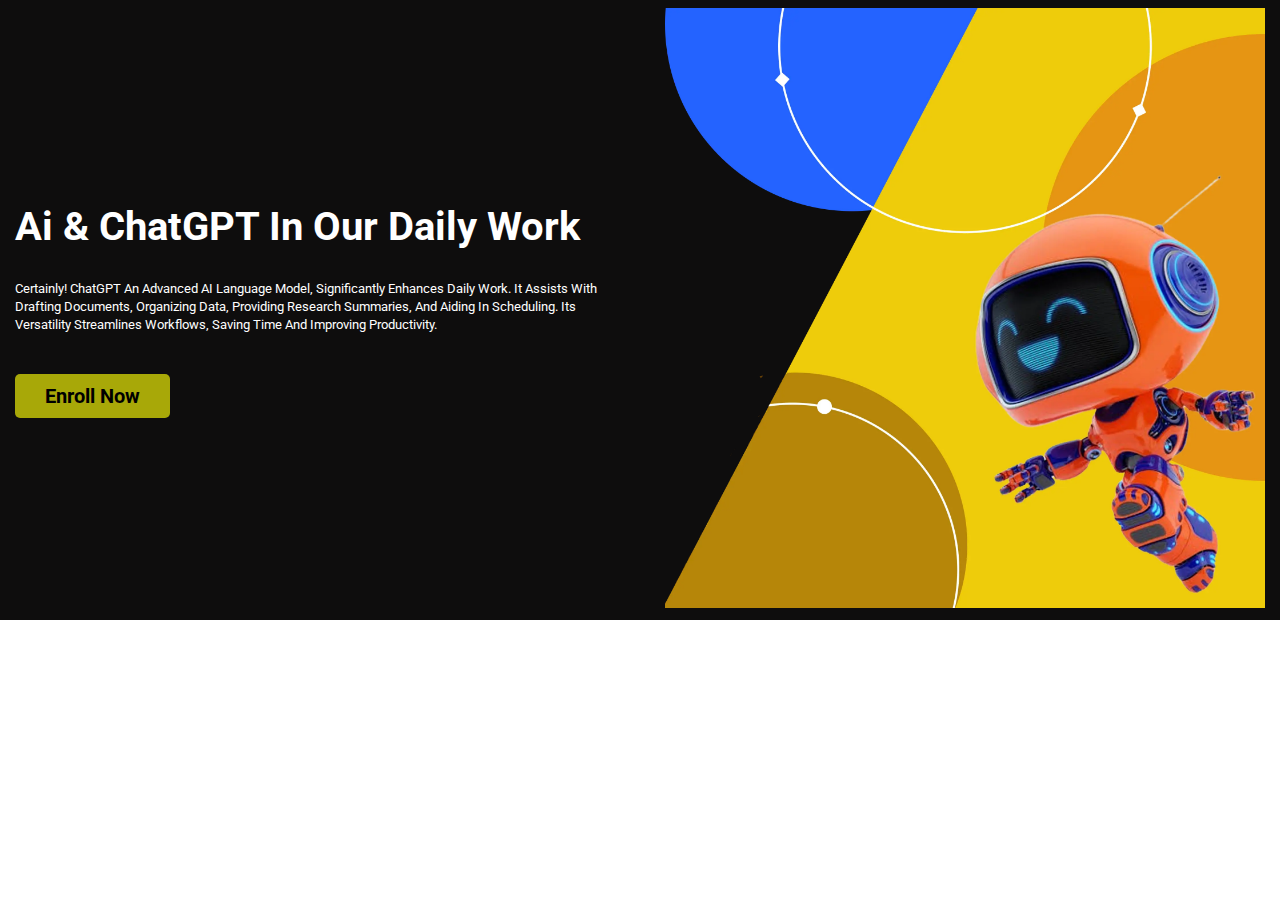
==== Chat-GPT/Chat-GPT.html @ b1e23175 "add chat gpt" ====
<!DOCTYPE html>
<html lang="en">

<head>
    <meta charset="UTF-8">
    <meta name="viewport" content="width=device-width, initial-scale=1.0">
    <title>Caht-GPT</title>


    <!-- Google-fonts -->
    <link rel="preconnect" href="https://fonts.googleapis.com">
    <link rel="preconnect" href="https://fonts.gstatic.com" crossorigin>
    <link href="https://fonts.googleapis.com/css2?family=Roboto:ital,wght@0,100;0,300;0,400;0,500;0,700;0,900;1,100;1,300;1,400;1,500;1,700;1,900&display=swap" rel="stylesheet">

    <!-- css -->
    <link rel="stylesheet" href="Chat-GPT.css">
</head>

<body>
    <main>
        <div class="header-section">
            <section class="content-header container-max">
                <div class="text-container">
                    <div class="text-content">
                        <h1 class="h1">ai & chatGPT in our daily work</h1>
                        <p class="p">
                            Certainly! ChatGPT an advanced AI language model, significantly enhances daily work. It assists
                            with drafting documents, organizing data, providing research summaries, and aiding in
                            scheduling. Its versatility streamlines workflows, saving time and improving productivity.
                        </p>
                    </div>
                    <div class="btn-content">
                        <a href="#">
                            <button class="btn">enroll now</button>
                        </a>
                    </div>
                </div>
                <div class="image-content">
                    <img src="./image/bg-1.webp" alt="" id="logo">
                </div>
            </section>
        </div>
    </main>
</body>

</html>
---- Chat-GPT/Chat-GPT.css ----
* {
    padding: 0;
    margin: 0;
    box-sizing: border-box;
    font-family: 'Roboto', sans-serif;
}


.container-max {
    max-width: 1400px;
    margin: auto;
}



.header-section {
    background-color: #0e0d0d;

    .content-header {
        display: flex;
        align-items: center;
        justify-content: space-between;
        padding: 8px 15px;
        color: white;

        .text-container {
            width: 48%;
            display: flex;
            flex-direction: column;
            row-gap: 40px;

            .text-content {
                display: flex;
                flex-direction: column;
                row-gap: 30px;

                .h1 {
                    text-transform: capitalize;
                    font-size: 40px;
                }

                .p {
                    text-transform: capitalize;
                    font-size: 13px;
                    line-height: 18px;
                }
            }

            .btn-content {
                .btn {
                    border: none;
                    outline: none;
                    padding: 10px 30px;
                    text-transform: capitalize;
                    font-size: 20px;
                    font-weight: bold;
                    border-radius: 5px;
                    background-color: #a8a808;
                }
            }
        }


        .image-content {
            width: 48%;

            #logo {
                width: 100%;
            }
        }
    }
}




/* ===== responsive ===== */


@media screen and (max-width:500px) {

    .content-header{
        flex-wrap: wrap;
    }
    .text-container{
        width: 100%;
    }
    .image-content{
        width: 100%;
    }
    
}
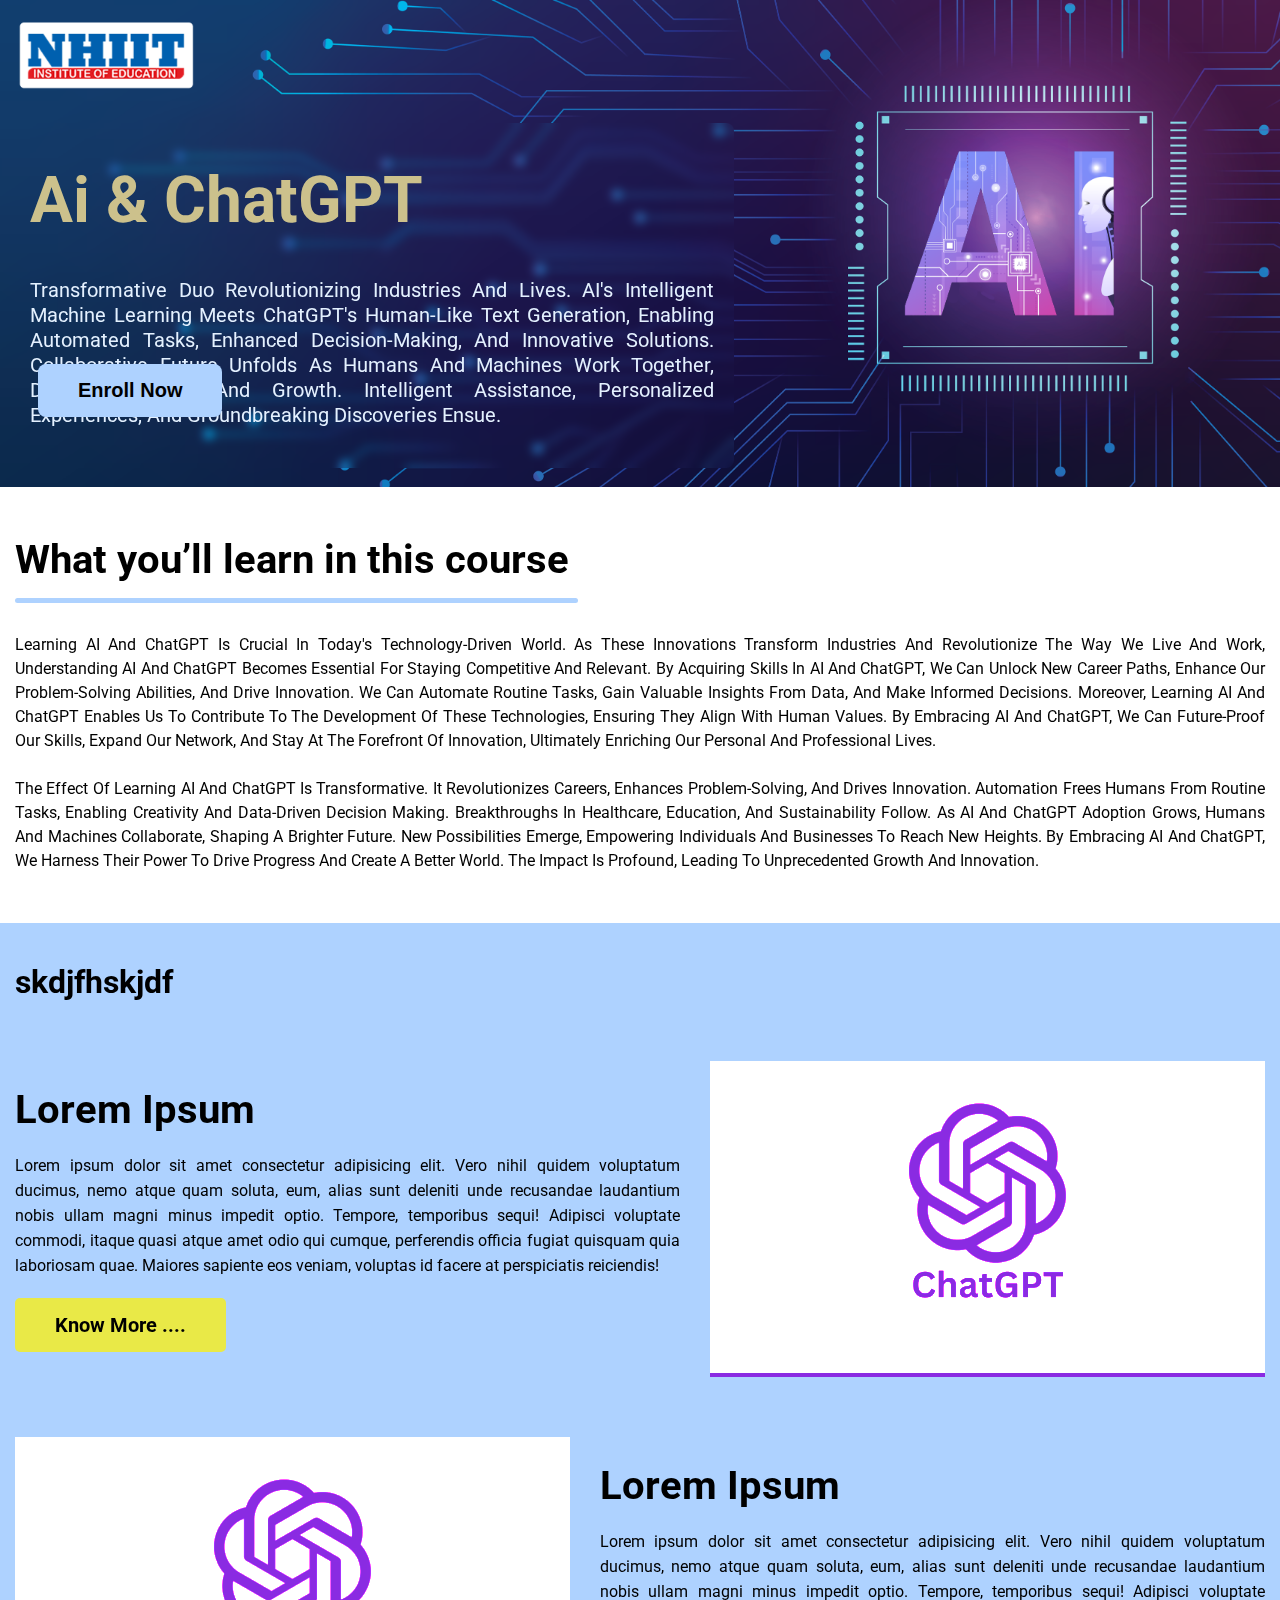
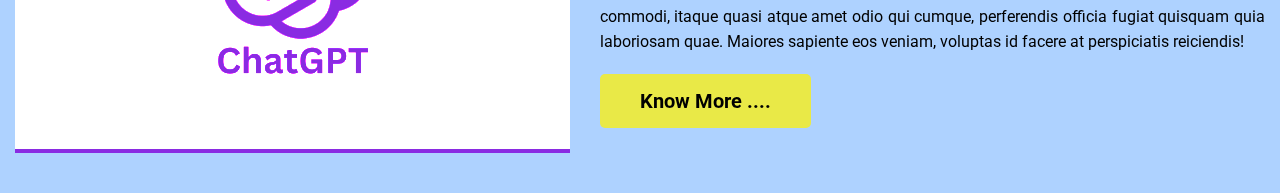
==== commit 66d024c9: "add chat" ====
--- a/Chat-GPT/Chat-GPT.html
+++ b/Chat-GPT/Chat-GPT.html
@@ -10,7 +10,9 @@
     <!-- Google-fonts -->
     <link rel="preconnect" href="https://fonts.googleapis.com">
     <link rel="preconnect" href="https://fonts.gstatic.com" crossorigin>
-    <link href="https://fonts.googleapis.com/css2?family=Roboto:ital,wght@0,100;0,300;0,400;0,500;0,700;0,900;1,100;1,300;1,400;1,500;1,700;1,900&display=swap" rel="stylesheet">
+    <link
+        href="https://fonts.googleapis.com/css2?family=Roboto:ital,wght@0,100;0,300;0,400;0,500;0,700;0,900;1,100;1,300;1,400;1,500;1,700;1,900&display=swap"
+        rel="stylesheet">
 
     <!-- css -->
     <link rel="stylesheet" href="Chat-GPT.css">
@@ -18,28 +20,91 @@
 
 <body>
     <main>
-        <div class="header-section">
-            <section class="content-header container-max">
-                <div class="text-container">
-                    <div class="text-content">
-                        <h1 class="h1">ai & chatGPT in our daily work</h1>
-                        <p class="p">
-                            Certainly! ChatGPT an advanced AI language model, significantly enhances daily work. It assists
-                            with drafting documents, organizing data, providing research summaries, and aiding in
-                            scheduling. Its versatility streamlines workflows, saving time and improving productivity.
-                        </p>
+        <section class="head-container">
+            <div class="image-content">
+                <img src="./image/b.png" alt="BANNER">
+            </div>
+            <div class="text-content">
+                <h1 class="h1">Ai & ChatGPT</h1>
+                <p class="p">Transformative duo revolutionizing industries and lives. AI's intelligent machine learning
+                    meets ChatGPT's human-like text generation, enabling automated tasks, enhanced decision-making, and
+                    innovative solutions. Collaborative future unfolds as humans and machines work together, driving
+                    progress and growth. Intelligent assistance, personalized experiences, and groundbreaking
+                    discoveries ensue.</p>
+            </div>
+            <a href="#" class="btn-content">
+                <button class="btn">Enroll now</button>
+            </a>
+        </section>
+
+        <section class="body-container">
+            <div class="body-header container-max">
+                <div class="text-content">
+                    <h1 class="h1">What you’ll learn in this course
+                        <hr class="hr">
+                    </h1>
+                    <p class="p">
+                        Learning AI and ChatGPT is crucial in today's technology-driven world. As these innovations
+                        transform industries and revolutionize the way we live and work, understanding AI and ChatGPT
+                        becomes essential for staying competitive and relevant. By acquiring skills in AI and ChatGPT,
+                        we can unlock new career paths, enhance our problem-solving abilities, and drive innovation. We
+                        can automate routine tasks, gain valuable insights from data, and make informed decisions.
+                        Moreover, learning AI and ChatGPT enables us to contribute to the development of these
+                        technologies, ensuring they align with human values. By embracing AI and ChatGPT, we can
+                        future-proof our skills, expand our network, and stay at the forefront of innovation, ultimately
+                        enriching our personal and professional lives.
+
+                        <br>
+                        <br>
+
+                        The effect of learning AI and ChatGPT is transformative. It revolutionizes careers, enhances
+                        problem-solving, and drives innovation. Automation frees humans from routine tasks, enabling
+                        creativity and data-driven decision making. Breakthroughs in healthcare, education, and
+                        sustainability follow. As AI and ChatGPT adoption grows, humans and machines collaborate,
+                        shaping a brighter future. New possibilities emerge, empowering individuals and businesses to
+                        reach new heights. By embracing AI and ChatGPT, we harness their power to drive progress and
+                        create a better world. The impact is profound, leading to unprecedented growth and innovation.
+                    </p>
+                </div>
+            </div>
+
+            <div class="cards-container">
+                <div class="cards-content container-max">
+
+                    <div class="text-container">
+                        <h1>skdjfhskjdf</h1>
                     </div>
-                    <div class="btn-content">
-                        <a href="#">
-                            <button class="btn">enroll now</button>
-                        </a>
+
+                    <div class="cards">
+                        <div class="text-content">
+                            <h2 class="h2">lorem ipsum</h2>
+                            <p class="p">Lorem ipsum dolor sit amet consectetur adipisicing elit. Vero nihil quidem voluptatum ducimus, nemo atque quam soluta, eum, alias sunt deleniti unde recusandae laudantium nobis ullam magni minus impedit optio.
+                            Tempore, temporibus sequi! Adipisci voluptate commodi, itaque quasi atque amet odio qui cumque, perferendis officia fugiat quisquam quia laboriosam quae. Maiores sapiente eos veniam, voluptas id facere at perspiciatis reiciendis!</p>
+                            <a href="#" class="btn-content">
+                                <button>know more ....</button>
+                            </a>
+                        </div>
+                        <div class="image-content">
+                            <img src="./image/ChatGPT-Logo.webp" alt="logo">
+                        </div>
+                    </div>
+                    <div class="cards">
+                        <div class="image-content">
+                            <img src="./image/ChatGPT-Logo.webp" alt="logo">
+                        </div>
+                        <div class="text-content">
+                            <h2 class="h2">lorem ipsum</h2>
+                            <p class="p">Lorem ipsum dolor sit amet consectetur adipisicing elit. Vero nihil quidem voluptatum ducimus, nemo atque quam soluta, eum, alias sunt deleniti unde recusandae laudantium nobis ullam magni minus impedit optio.
+                            Tempore, temporibus sequi! Adipisci voluptate commodi, itaque quasi atque amet odio qui cumque, perferendis officia fugiat quisquam quia laboriosam quae. Maiores sapiente eos veniam, voluptas id facere at perspiciatis reiciendis!</p>
+                            <a href="#" class="btn-content">
+                                <button>know more ....</button>
+                            </a>
+                        </div>
+
                     </div>
                 </div>
-                <div class="image-content">
-                    <img src="./image/bg-1.webp" alt="" id="logo">
-                </div>
-            </section>
-        </div>
+            </div>
+        </section>
     </main>
 </body>
 
--- a/Chat-GPT/Chat-GPT.css
+++ b/Chat-GPT/Chat-GPT.css
@@ -9,69 +9,171 @@
 .container-max {
     max-width: 1400px;
     margin: auto;
+    padding: 0 15px;
+}
+
+
+.head-container {
+    position: relative;
+
+    .image-content img {
+        width: 100%;
+    }
+
+    .text-content {
+        position: absolute;
+        top: 25%;
+        left: 30px;
+        max-width: 55%;
+        padding: 40px 20px 40px 0;
+        backdrop-filter: blur(5px);
+        display: flex;
+        flex-direction: column;
+        row-gap: 40px;
+        border-radius: 8px;
+
+        .h1 {
+            color: #ccc18c;
+            font-size: clamp(60px, 5vw, 100px);
+            text-transform: capitalize;
+        }
+
+        .p {
+            color: #E4F1FF;
+            font-size: 20px;
+            text-align: justify;
+            line-height: 25px;
+            text-transform: capitalize;
+        }
+    }
+
+    .btn-content {
+        position: absolute;
+        bottom: 15%;
+        left: 38px;
+
+        .btn {
+            padding: 15px 40px;
+            font-size: 20px;
+            border-radius: 8px;
+            text-transform: capitalize;
+            outline: none;
+            border: none;
+            background-color: #AED2FF;
+            font-family: sans-serif;
+            font-weight: bold;
+            animation: zoom 1s ease infinite;
+        }
+
+    }
+}
+
+@keyframes zoom {
+    0% {
+        transform: scale(1, 1);
+    }
+
+    50% {
+        transform: scale(1.1, 1.1);
+    }
+
+    100% {
+        transform: scale(1, 1);
+    }
 }
 
 
 
-.header-section {
-    background-color: #0e0d0d;
+.body-container {
+    margin-top: 45px;
 
-    .content-header {
-        display: flex;
-        align-items: center;
-        justify-content: space-between;
-        padding: 8px 15px;
-        color: white;
-
-        .text-container {
-            width: 48%;
+    .body-header {
+        .text-content {
             display: flex;
             flex-direction: column;
-            row-gap: 40px;
+            row-gap: 30px;
 
-            .text-content {
-                display: flex;
-                flex-direction: column;
-                row-gap: 30px;
+            .h1 {
+                font-size: 40px;
+                display: grid;
+                row-gap: 15px;
+                max-width: 45%;
 
-                .h1 {
-                    text-transform: capitalize;
-                    font-size: 40px;
-                }
-
-                .p {
-                    text-transform: capitalize;
-                    font-size: 13px;
-                    line-height: 18px;
+                .hr {
+                    height: 5px;
+                    border: none;
+                    outline: none;
+                    background-color: #AED2FF;
+                    border-radius: 5px;
                 }
             }
 
-            .btn-content {
-                .btn {
-                    border: none;
-                    outline: none;
-                    padding: 10px 30px;
-                    text-transform: capitalize;
-                    font-size: 20px;
-                    font-weight: bold;
-                    border-radius: 5px;
-                    background-color: #a8a808;
-                }
+            .p {
+                text-align: justify;
+                font-size: 16px;
+                line-height: 24px;
+                text-transform: capitalize;
             }
         }
+    }
 
+    .cards-container {
+        margin-top: 50px;
+        background-color: #AED2FF;
 
-        .image-content {
-            width: 48%;
+        .cards-content {
+            padding: 40px 15px;
+            display: flex;
+            flex-direction: column;
+            row-gap: 60px;
 
-            #logo {
-                width: 100%;
+            .cards {
+                display: flex;
+                align-items: center;
+                column-gap: 30px;
+
+                .text-content {
+                    width: 60%;
+                    display: flex;
+                    flex-direction: column;
+                    row-gap: 20px;
+
+                    .h2 {
+                        text-transform: capitalize;
+                        font-size: 40px;
+                    }
+
+                    .p {
+                        font-size: 16px;
+                        line-height: 25px;
+                        text-align: justify;
+                    }
+
+                    .btn-content button {
+                        border: none;
+                        outline: none;
+                        font-size: 20px;
+                        padding: 15px 40px;
+                        border-radius: 5px;
+                        background-color: #e9e947;
+                        text-transform: capitalize;
+                        font-weight: bold;
+                    }
+                }
+
+                .image-content {
+                    width: 50%;
+                    background-color: blueviolet;
+                }
+
+                .image-content img {
+                    width: 100%;
+                    mix-blend-mode: color-dodge;
+                }
             }
         }
     }
 }
-
-
 
 
 /* ===== responsive ===== */
@@ -79,14 +181,16 @@
 
 @media screen and (max-width:500px) {
 
-    .content-header{
+    .content-header {
         flex-wrap: wrap;
     }
-    .text-container{
+
+    .text-container {
         width: 100%;
     }
-    .image-content{
+
+    .image-content {
         width: 100%;
     }
-    
+
 }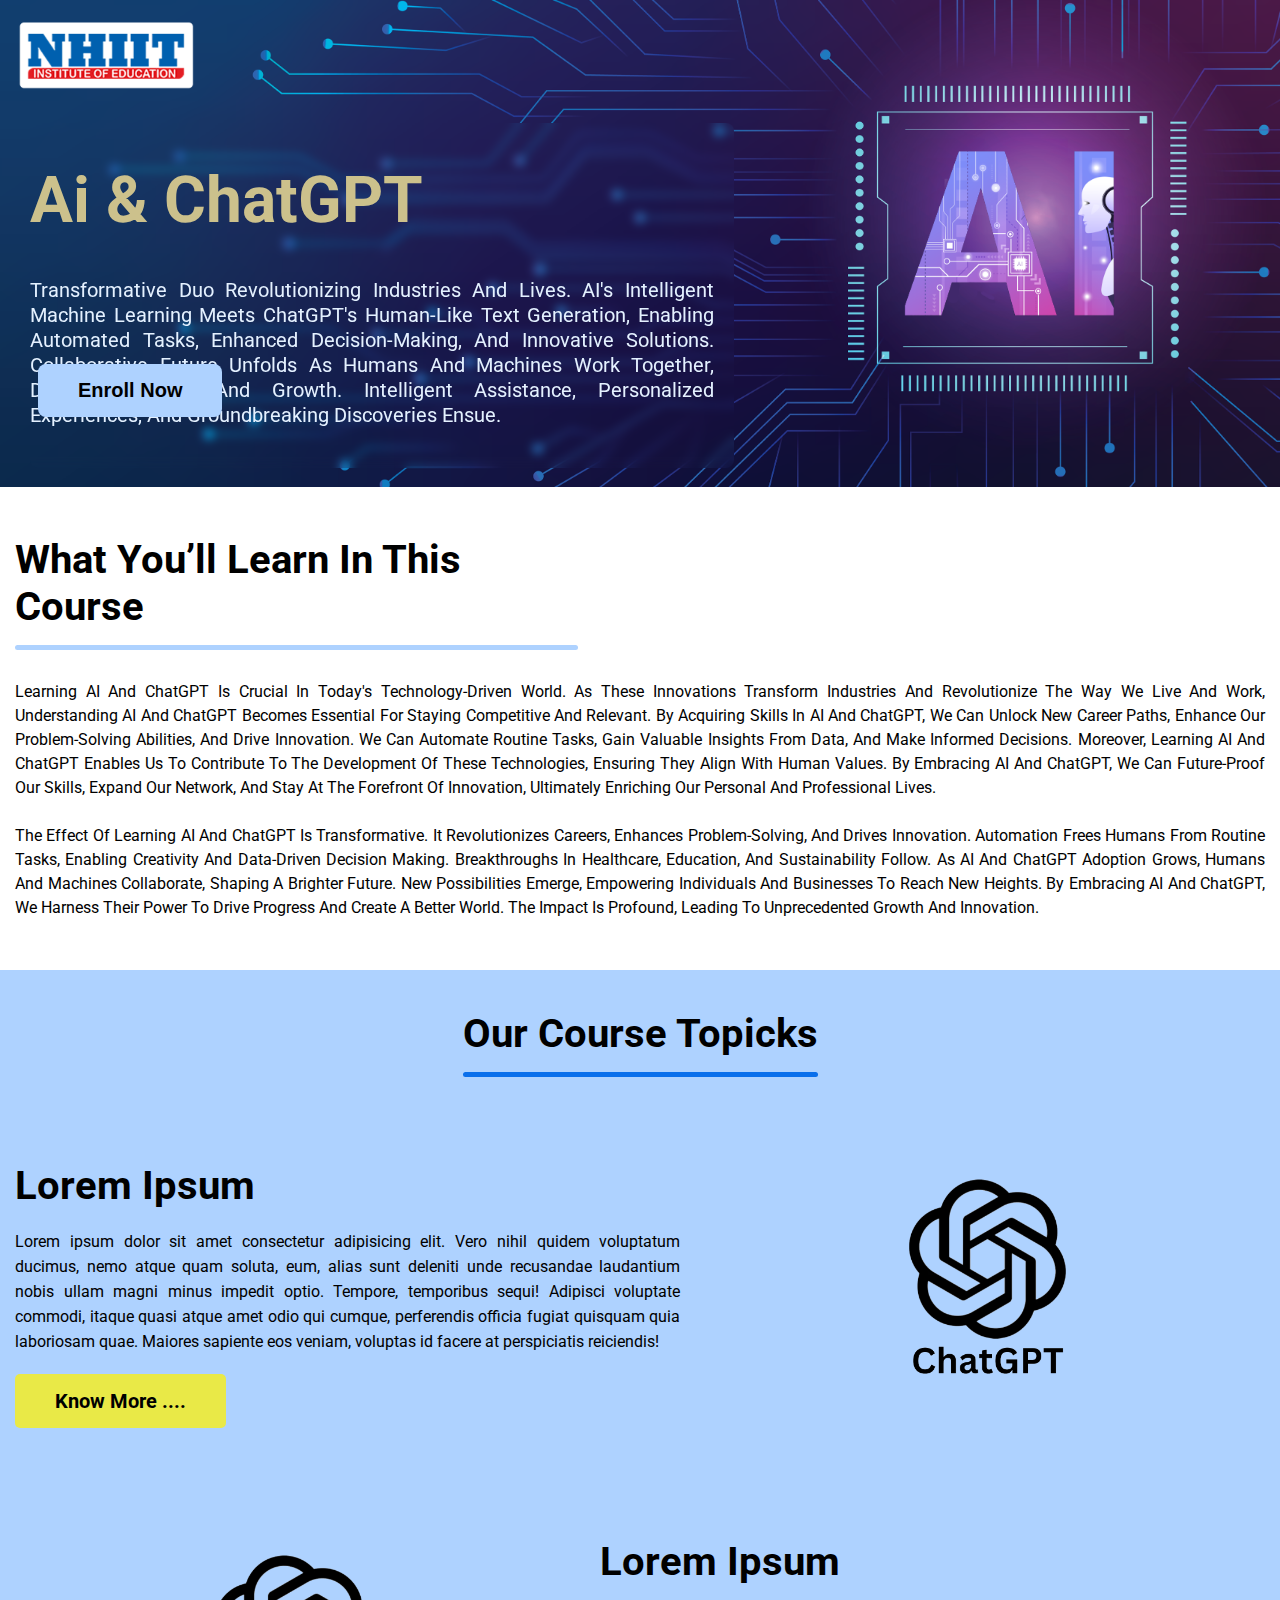
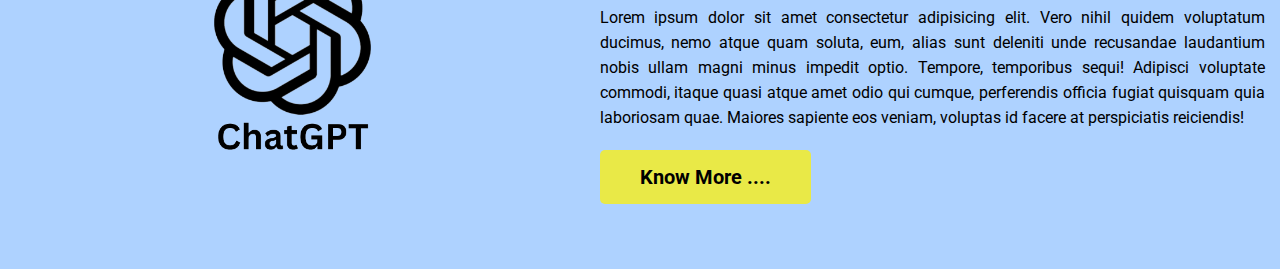
==== commit 00c9d4cd: "add res" ====
--- a/Chat-GPT/Chat-GPT.html
+++ b/Chat-GPT/Chat-GPT.html
@@ -72,7 +72,7 @@
                 <div class="cards-content container-max">
 
                     <div class="text-container">
-                        <h1>skdjfhskjdf</h1>
+                        <h1 class="h1">Our course topicks <hr class="hr"></h1>
                     </div>
 
                     <div class="cards">
@@ -85,12 +85,12 @@
                             </a>
                         </div>
                         <div class="image-content">
-                            <img src="./image/ChatGPT-Logo.webp" alt="logo">
+                            <img src="./image/ChatGPT-Logo.png" alt="logo">
                         </div>
                     </div>
-                    <div class="cards">
+                    <div class="cards r">
                         <div class="image-content">
-                            <img src="./image/ChatGPT-Logo.webp" alt="logo">
+                            <img src="./image/ChatGPT-Logo.png" alt="logo">
                         </div>
                         <div class="text-content">
                             <h2 class="h2">lorem ipsum</h2>
--- a/Chat-GPT/Chat-GPT.css
+++ b/Chat-GPT/Chat-GPT.css
@@ -95,9 +95,11 @@
 
             .h1 {
                 font-size: 40px;
-                display: grid;
+                display: flex;
+                flex-direction: column;
                 row-gap: 15px;
                 max-width: 45%;
+                text-transform: capitalize;
 
                 .hr {
                     height: 5px;
@@ -126,6 +128,28 @@
             display: flex;
             flex-direction: column;
             row-gap: 60px;
+
+            .text-container {
+                display: flex;
+                align-items: center;
+                justify-content: center;
+
+                .h1 {
+                    font-size: 40px;
+                    display: grid;
+                    row-gap: 15px;
+                    max-width: 45%;
+                    text-transform: capitalize;
+
+                    .hr {
+                        height: 5px;
+                        border: none;
+                        outline: none;
+                        background-color: #0a6feb;
+                        border-radius: 5px;
+                    }
+                }
+            }
 
             .cards {
                 display: flex;
@@ -163,34 +187,101 @@
 
                 .image-content {
                     width: 50%;
-                    background-color: blueviolet;
                 }
 
                 .image-content img {
                     width: 100%;
-                    mix-blend-mode: color-dodge;
-                }
-            }
-        }
-    }
-}
-
-
-/* ===== responsive ===== */
+                }
+            }
+        }
+    }
+}
+
+
+/* ===== 1400px-1200px responsive ===== */
+
+@media screen and (max-width:1000px){
+    .head-container {
+        .text-content {
+            display: none;
+        }
+    }
+}
+/* ===== mobile-dextop responsive ===== */
+
+@media screen and (max-width:1000px){
+    .head-container {
+        .text-content {
+            display: none;
+        }
+    }
+
+
+    .body-container{
+        .body-header{
+            .text-content{
+                .h1{
+                    max-width: 100%;
+
+                    .hr{
+                        max-width: 70%;
+                    }
+                }
+            }
+        }
+    }
+}
+
+/* ===== mobile responsive ===== */
 
 
 @media screen and (max-width:500px) {
-
-    .content-header {
-        flex-wrap: wrap;
-    }
-
-    .text-container {
-        width: 100%;
-    }
-
-    .image-content {
-        width: 100%;
+    .head-container {
+        .text-content {
+            display: none;
+        }
+    }
+
+    .body-container {
+        .body-header {
+            .text-content {
+                width: 100%;
+
+                .h1 {
+                    max-width: 100%;
+                    font-size: 30px;
+                }
+
+                .p {
+                    font-size: 13px;
+                }
+            }
+        }
+
+
+        .cards-container {
+            .cards-content {
+                .text-container {
+                    .h1 {
+                        max-width: 100%;
+                        font-size: 30px;
+                    }
+                }
+                .cards{
+                    flex-wrap: wrap-reverse;
+
+                    .text-content{
+                        width: 100%;
+                    }
+                    .image-content{
+                        width: 100%;
+                    }
+                }
+                .cards.r{
+                    flex-wrap: wrap;
+                }
+            }
+        }
     }
 
 }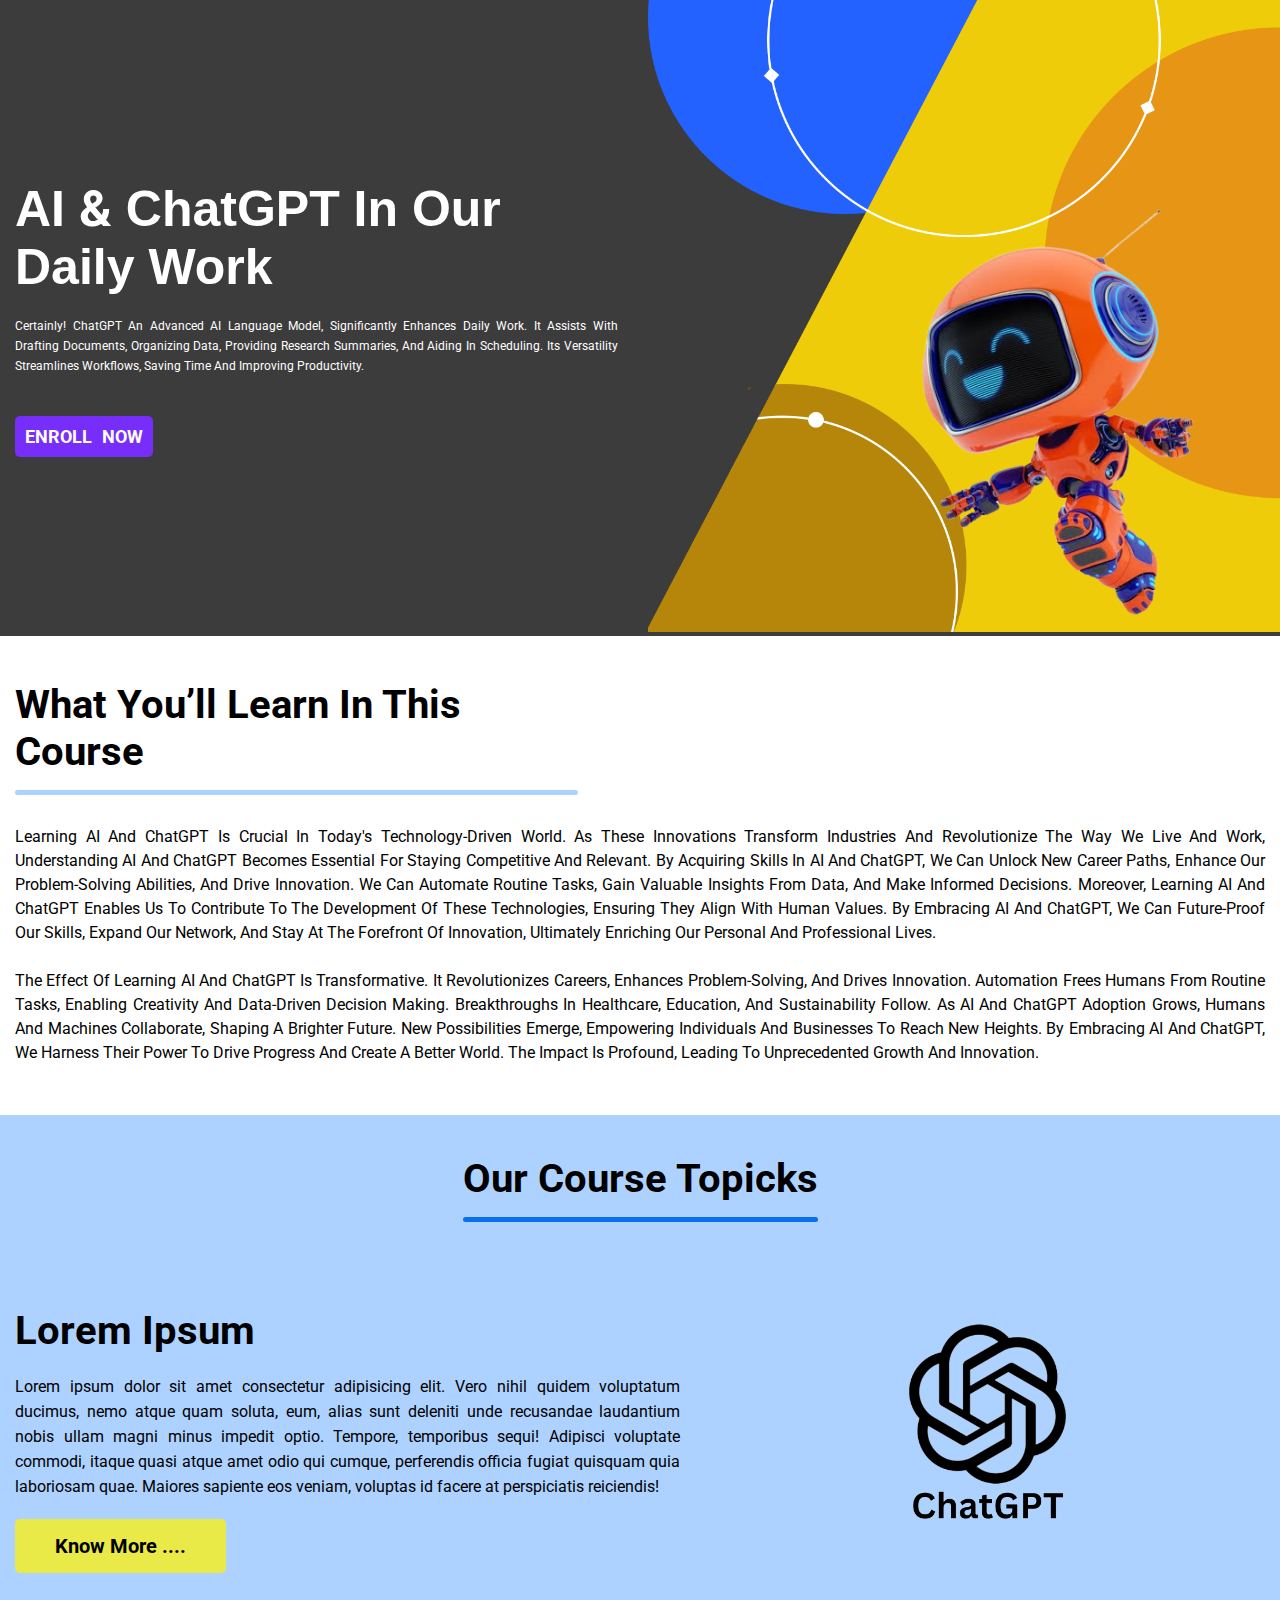
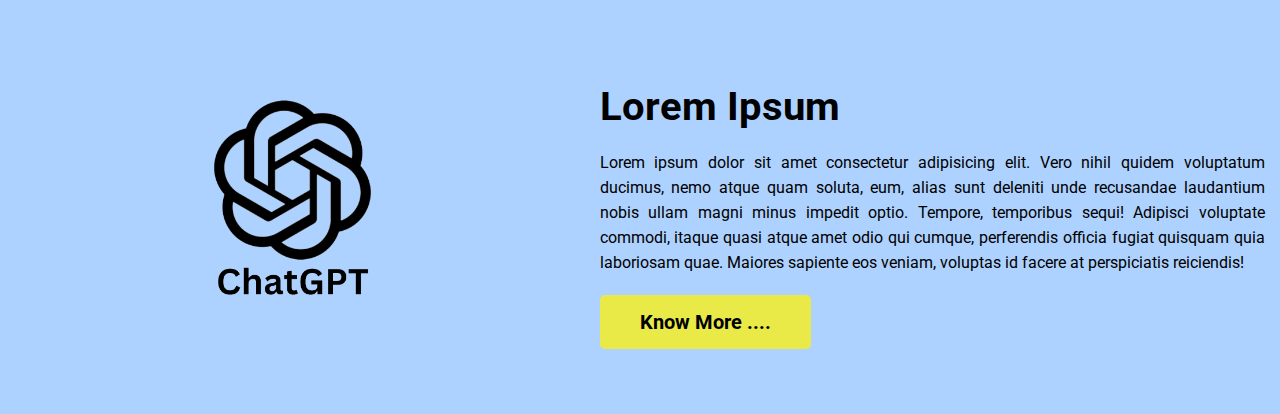
==== commit 76f95a91: "add new chatgpt header" ====
--- a/Chat-GPT/Chat-GPT.html
+++ b/Chat-GPT/Chat-GPT.html
@@ -20,7 +20,7 @@
 
 <body>
     <main>
-        <section class="head-container">
+        <!-- <section class="head-container">
             <div class="image-content">
                 <img src="./image/b.png" alt="BANNER">
             </div>
@@ -35,7 +35,27 @@
             <a href="#" class="btn-content">
                 <button class="btn">Enroll now</button>
             </a>
+        </section> -->
+
+        <!-- 2nd header-container -->
+        <section class="text-img-header">
+            <div class="text-header-container" style="display: flex; flex-wrap: wrap-reverse;">
+                <section>
+                    <h1>AI <span>&</span> chatGPT in our daily work</h1>
+                    <p>
+                        Certainly! ChatGPT an advanced AI language model, significantly enhances daily work. It assists
+                        with drafting documents, organizing data, providing research summaries, and aiding in
+                        scheduling. Its versatility streamlines workflows, saving time and improving productivity.
+                    </p>
+                </section>
+                <a href="#"><button>enroll now</button></a>
+            </div>
+            <div class="img-header-container">
+                <img src="./image/bg-1.png" id="img-1" alt="background">
+                <img src="./image/bg-2.png" id="img-2" alt="Chat-GPT">
+            </div>
         </section>
+
 
         <section class="body-container">
             <div class="body-header container-max">
--- a/Chat-GPT/Chat-GPT.css
+++ b/Chat-GPT/Chat-GPT.css
@@ -13,7 +13,130 @@
 }
 
 
-.head-container {
+
+
+.text-img-header {
+    display: flex;
+    gap: 15px;
+    background: #3d3c3c;
+    color: white;
+}
+
+.text-header-container {
+    padding: 0 15px;
+    width: 50%;
+    display: flex;
+    justify-content: center;
+    flex-direction: column;
+    row-gap: 40px;
+}
+
+.text-header-container section {
+    display: flex;
+    flex-direction: column;
+    row-gap: 20px;
+}
+
+.text-header-container section h1 {
+    font-size: clamp(25px, 4vw, 50px);
+    text-transform: capitalize;
+    font-family: 'Chakra Petch', sans-serif;
+}
+
+.text-header-container section p {
+    font-size: 12px;
+    text-transform: capitalize;
+    line-height: 20px;
+    text-align: justify;
+}
+
+.text-header-container a {
+    text-decoration: none;
+}
+
+.text-header-container button {
+    outline: none;
+    border: none;
+    text-transform: uppercase;
+    padding: 10px;
+    border-radius: 5px;
+    font-weight: bold;
+    background-color: #782efa;
+    color: white;
+    font-size: 18px;
+    animation: zoom 1s ease-out infinite;
+    word-spacing: 6px;
+}
+
+@keyframes zoom {
+    0% {
+        transform: scale(1);
+    }
+
+    50% {
+        transform: scale(1.1);
+    }
+
+    100% {
+        transform: scale(1);
+    }
+}
+
+.text-header-container button:is(:hover, :focus) {
+    background-color: #6616f0;
+}
+
+.img-header-container {
+    width: 50%;
+    position: relative;
+}
+
+.img-header-container img {
+    width: 100%;
+}
+
+
+.img-header-container #img-2 {
+    position: absolute;
+    bottom: 0;
+    right: 0;
+    width: 500px;
+}
+
+
+
+@media screen and (max-width:500px) {
+    .text-img-header {
+        flex-wrap: wrap-reverse;
+        gap: 40px;
+    padding-bottom: 15px;
+
+        .text-header-container {
+            width: 100%;
+            gap: 20px;
+        }
+    }
+
+    .img-header-container {
+        #img-1 {
+            width: 100vw;
+        }
+
+        #img-2 {
+            width: 85vw;
+            bottom: 4px;
+            left: 100px;
+            /* right: 15px; */
+            /* background-color: red; */
+        }
+    }
+}
+
+
+
+
+
+/* .head-container {
     position: relative;
 
     .image-content img {
@@ -66,7 +189,7 @@
         }
 
     }
-}
+} */
 
 @keyframes zoom {
     0% {
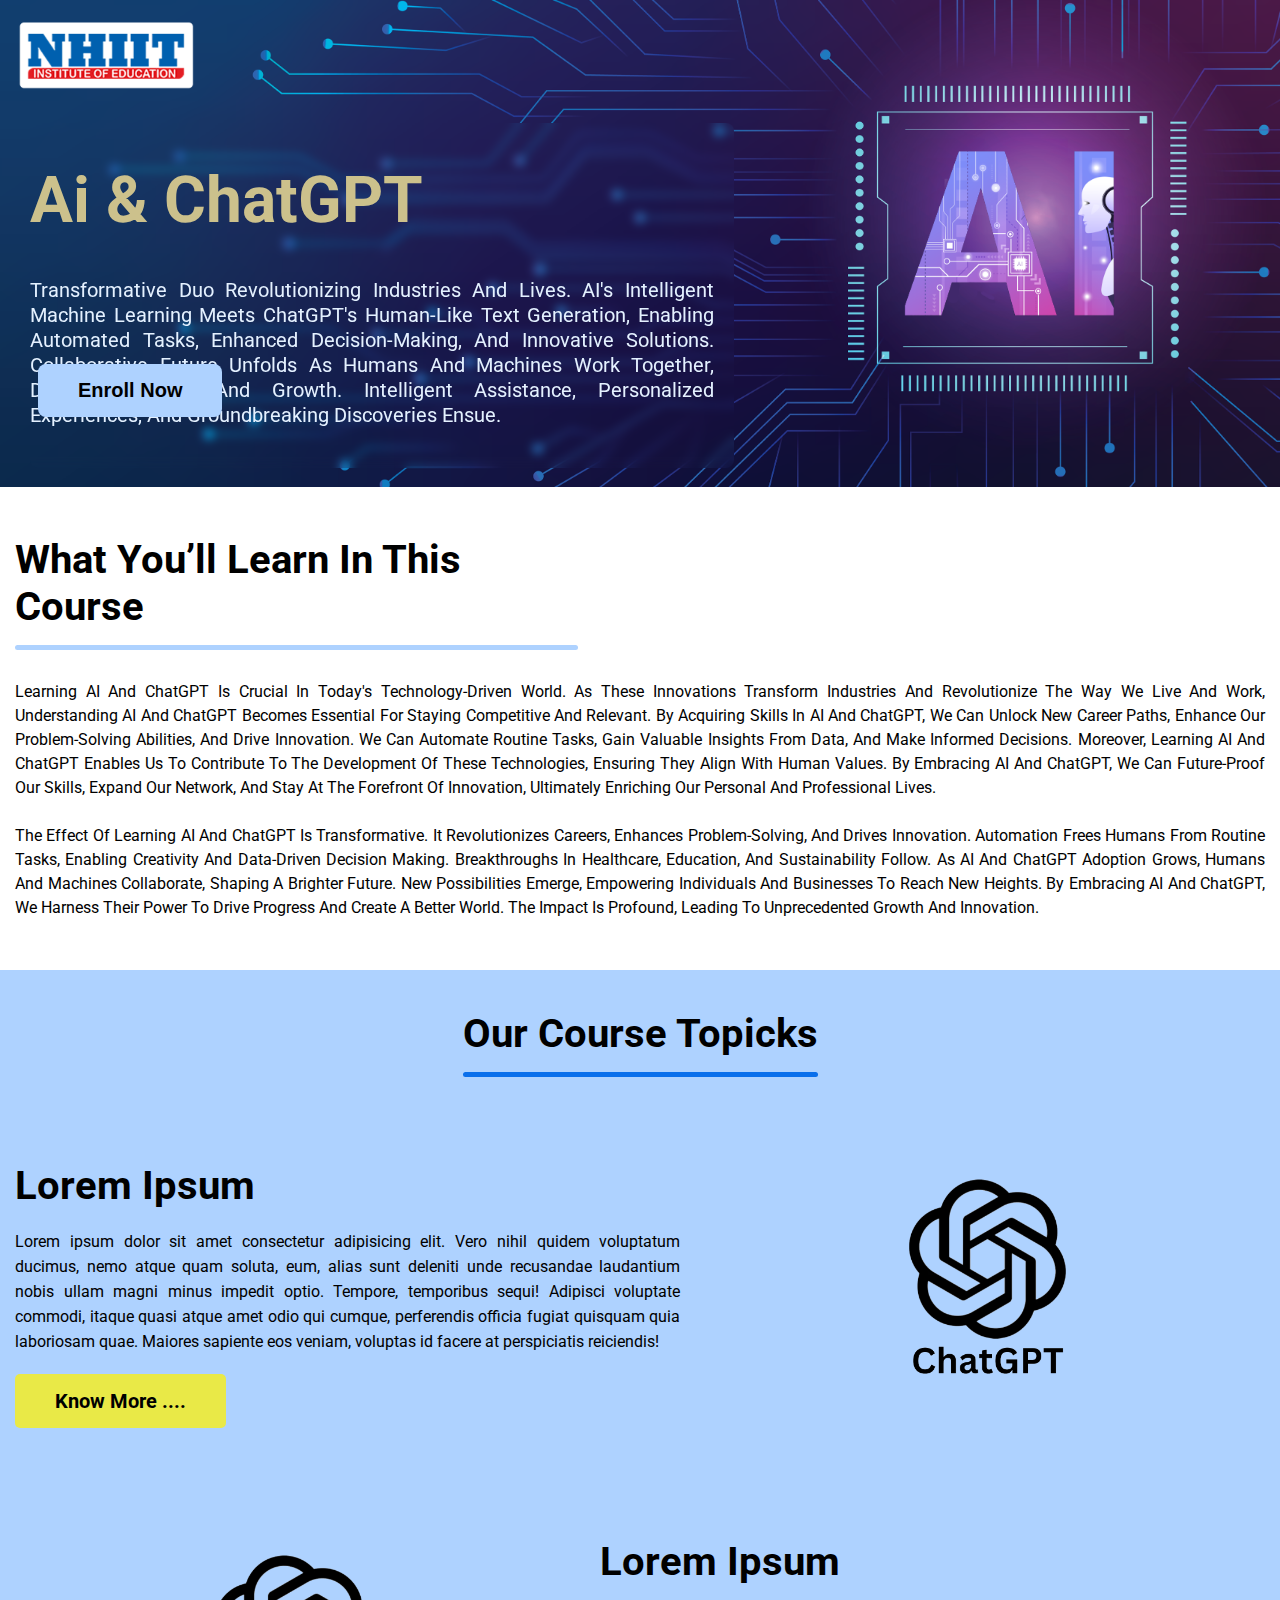
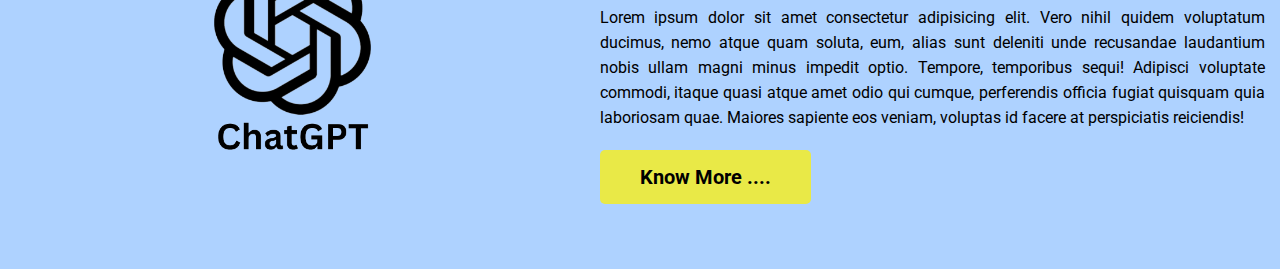
==== commit d4f2af8c: "add tally banner" ====
--- a/Chat-GPT/Chat-GPT.html
+++ b/Chat-GPT/Chat-GPT.html
@@ -20,7 +20,7 @@
 
 <body>
     <main>
-        <!-- <section class="head-container">
+        <section class="head-container">
             <div class="image-content">
                 <img src="./image/b.png" alt="BANNER">
             </div>
@@ -35,10 +35,10 @@
             <a href="#" class="btn-content">
                 <button class="btn">Enroll now</button>
             </a>
-        </section> -->
+        </section>
 
         <!-- 2nd header-container -->
-        <section class="text-img-header">
+        <!-- <section class="text-img-header">
             <div class="text-header-container" style="display: flex; flex-wrap: wrap-reverse;">
                 <section>
                     <h1>AI <span>&</span> chatGPT in our daily work</h1>
@@ -54,7 +54,7 @@
                 <img src="./image/bg-1.png" id="img-1" alt="background">
                 <img src="./image/bg-2.png" id="img-2" alt="Chat-GPT">
             </div>
-        </section>
+        </section> -->
 
 
         <section class="body-container">
--- a/Chat-GPT/Chat-GPT.css
+++ b/Chat-GPT/Chat-GPT.css
@@ -136,7 +136,7 @@
 
 
 
-/* .head-container {
+.head-container {
     position: relative;
 
     .image-content img {
@@ -189,7 +189,7 @@
         }
 
     }
-} */
+}
 
 @keyframes zoom {
     0% {
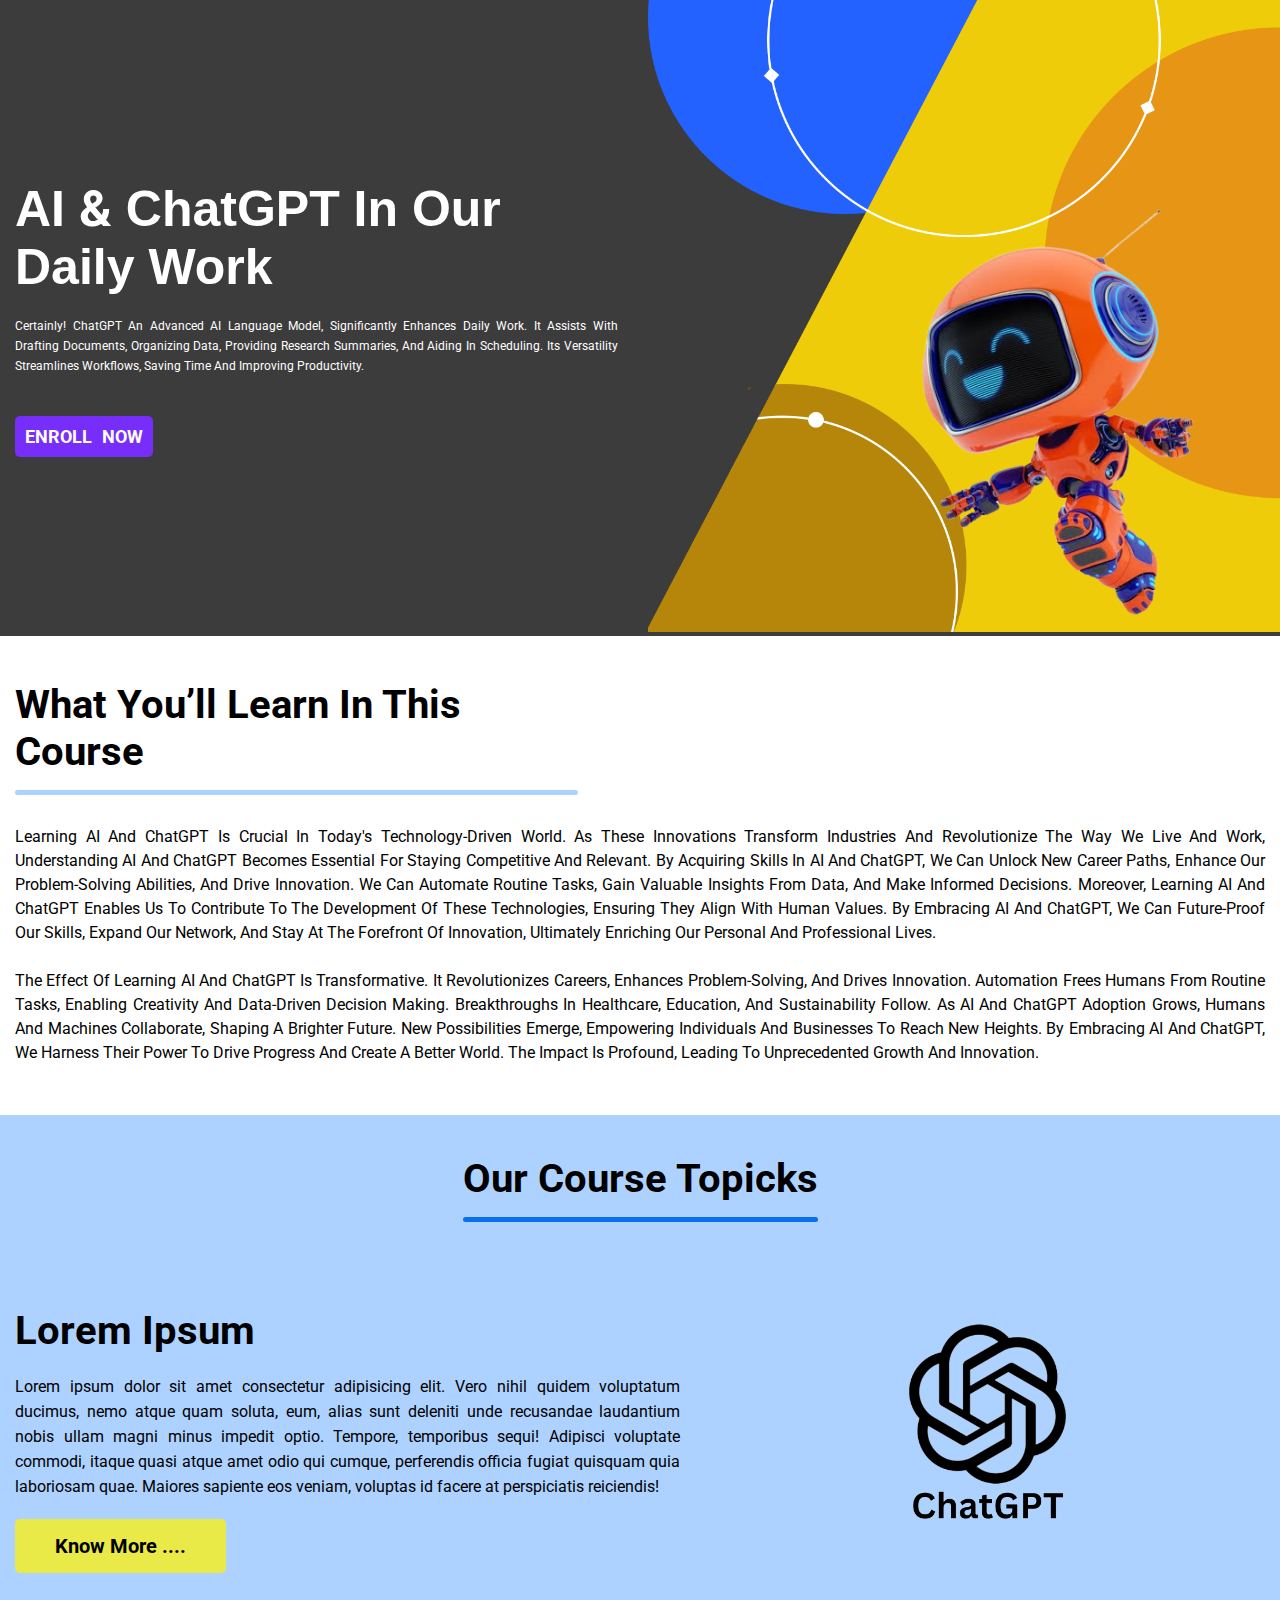
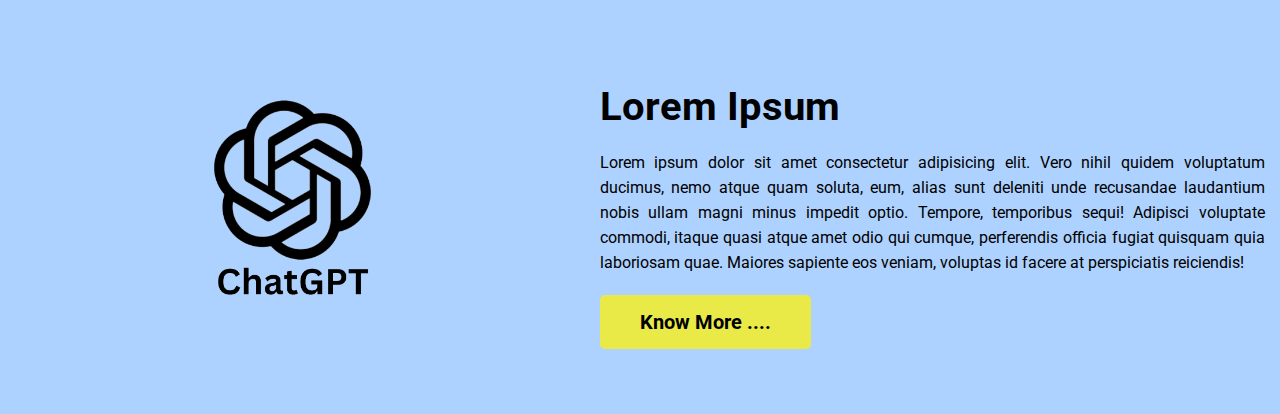
==== commit cf5c6f3f: "Update Chat-GPT.html" ====
--- a/Chat-GPT/Chat-GPT.html
+++ b/Chat-GPT/Chat-GPT.html
@@ -20,7 +20,7 @@
 
 <body>
     <main>
-        <section class="head-container">
+<!--         <section class="head-container">
             <div class="image-content">
                 <img src="./image/b.png" alt="BANNER">
             </div>
@@ -35,10 +35,10 @@
             <a href="#" class="btn-content">
                 <button class="btn">Enroll now</button>
             </a>
-        </section>
+        </section> -->
 
         <!-- 2nd header-container -->
-        <!-- <section class="text-img-header">
+        <section class="text-img-header">
             <div class="text-header-container" style="display: flex; flex-wrap: wrap-reverse;">
                 <section>
                     <h1>AI <span>&</span> chatGPT in our daily work</h1>
@@ -54,7 +54,7 @@
                 <img src="./image/bg-1.png" id="img-1" alt="background">
                 <img src="./image/bg-2.png" id="img-2" alt="Chat-GPT">
             </div>
-        </section> -->
+        </section>
 
 
         <section class="body-container">
@@ -128,4 +128,4 @@
     </main>
 </body>
 
-</html>+</html>
